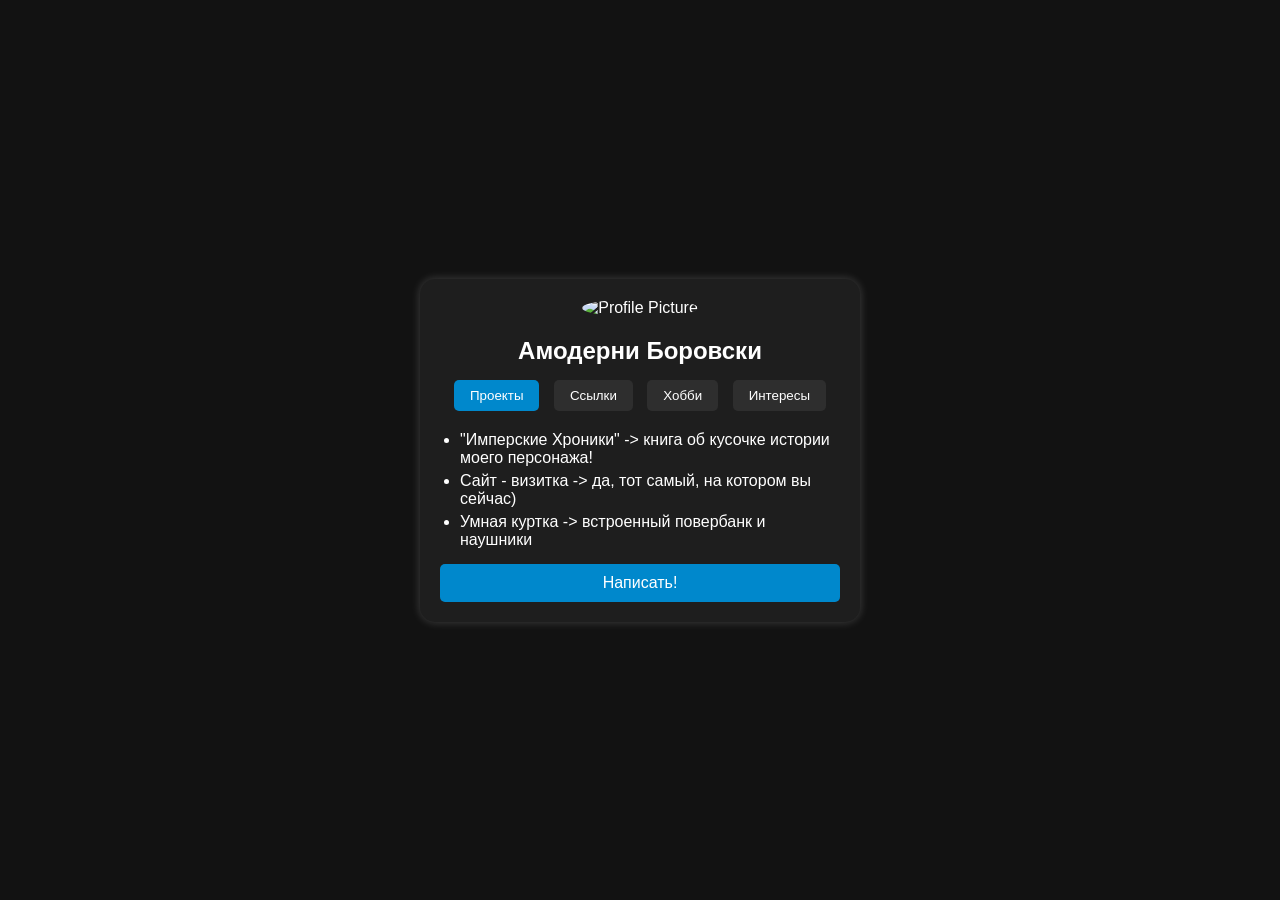
==== index.html @ bef31815 "update 1" ====
<!DOCTYPE html>
<html lang="en">
<head>
    <meta charset="UTF-8">
    <meta name="viewport" content="width=device-width, initial-scale=1.0">
    <title>Визитка)</title>
    <style>
        body {
            font-family: Arial, sans-serif;
            text-align: center;
            background-color: #121212;
            color: #ffffff;
            margin: 0;
            display: flex;
            flex-direction: column;
            align-items: center;
            justify-content: center;
            height: 100vh;
            z-index: 1;
        }
        .badge {
            background: #1e1e1e;
            padding: 20px;
            border-radius: 15px;
            box-shadow: 0 0 10px rgba(255, 255, 255, 0.2);
            max-width: 400px;
            width: 90%;
        }
        .profile-pic {
            width: 100px;
            height: 100px;
            border-radius: 50%;
            margin-bottom: 10px;
        }
        h1 {
            font-size: 24px;
            margin: 10px 0;
        }
        .tabs {
            margin: 15px 0;
            z-index: 1;
        }
        .tab-btn {
            background: #2e2e2e;
            border: none;
            color: white;
            padding: 8px 16px;
            margin: 0 5px;
            border-radius: 5px;
            cursor: pointer;
            transition: 0.3s;
            z-index: 1;
        }
        .tab-btn:hover, .tab-btn.active {
            background: #0088cc;
        }
        .tab-content {
            display: none;
            text-align: left;
            max-height: 150px;
            overflow-y: auto;
        }
        .tab-content.active {
            display: block;
        }
        ul {
            padding-left: 20px;
            margin: 0;
        }
        li {
            margin: 5px 0;
        }
        .btn {
            display: block;
            background: #0088cc;
            color: white;
            text-decoration: none;
            padding: 10px;
            border-radius: 5px;
            margin-top: 10px;
            transition: 0.3s;
            z-index: 1;
        }
        .btn:hover {
            background: #0077b6;
        }
        #particles-js {
            position: fixed;
            top: 0;
            left: 0;
            width: 100%;
            height: 100%;
            z-index: -1;
            opacity: 0.5;
        }
        a {
            color: white;
        }
    </style>
</head>
<body>
    <div class="badge">
        <img src="photo1.jpg" alt="Profile Picture" class="profile-pic">
        <h1>Амодерни Боровски</h1>
        
        <div class="tabs">
            <button class="tab-btn active" onclick="openTab('projects')">Проекты</button>
            <button class="tab-btn" onclick="openTab('links')">Ссылки</button>
            <button class="tab-btn" onclick="openTab('hobbies')">Хобби</button>
            <button class="tab-btn" onclick="openTab('interests')">Интересы</button>
        </div>

        <div id="projects" class="tab-content active">
            <ul>
                <li>"Имперские Хроники" -> книга об кусочке истории моего персонажа!</li>
                <li>Сайт - визитка -> да, тот самый, на котором вы сейчас)</li>
                <li>Умная куртка -> встроенный повербанк и наушники</li>
            </ul>
        </div>

        <div id="links" class="tab-content">
            <ul>
                <li><a href="https://t.me/mixas26" target="_blank">Telegram!</a></li>
                <li><a href="https://steamcommunity.com/id/kwadrat3000/" target="_blank">Steam!</a></li>
                <li><a href="https://github.com/TheMixas26" target="_blank">GitHub!</a></li>
                <li><a href="https://themixas26.itch.io/" target="_blank">Itch.io!</a></li>
            </ul>
        </div>

        <div id="hobbies" class="tab-content">
            <ul>
                <li>Люблю писать, иногда прозу, иногда поэзию.</li>
                <li>ОБОЖАЮ художников, сам рисовать не умею.</li>
                <li>Беседы по душам и рассуждения - это чудестно.</li>
            </ul>
        </div>

        <div id="interests" class="tab-content">
            <ul>
                <li>Инди-игры</li>
                <li>IT и всё вытекающее</li>
                <li>Безумные идеи</li>
            </ul>
        </div>

        <a href="https://t.me/mixas26" target="_blank" class="btn">Написать!</a>
    </div>

    <script src="https://cdn.jsdelivr.net/npm/tsparticles@1/tsparticles.min.js"></script>
    <script>
        tsParticles.load("particles-js", {
            particles: {
                number: { value: 150 },
                size: { value: 1 },
                move: {
                    enable: true, 
                    speed: 0.3, 
                    direction: "none", 
                    random: false, 
                    straight: false 
                },
                line_linked: {
                    enable: true, 
                    distance: 150, 
                    color: "#ffffff", 
                    opacity: 0.4, 
                    width: 1 
                }
            }
        });
    </script>

    <script>
        function openTab(tabName) {
            var contents = document.getElementsByClassName('tab-content');
            for (var i = 0; i < contents.length; i++) {
                contents[i].classList.remove('active');
            }
            var buttons = document.getElementsByClassName('tab-btn');
            for (var i = 0; i < buttons.length; i++) {
                buttons[i].classList.remove('active');
            }
            document.getElementById(tabName).classList.add('active');
            event.currentTarget.classList.add('active');
        }
    </script>
</body>
</html>
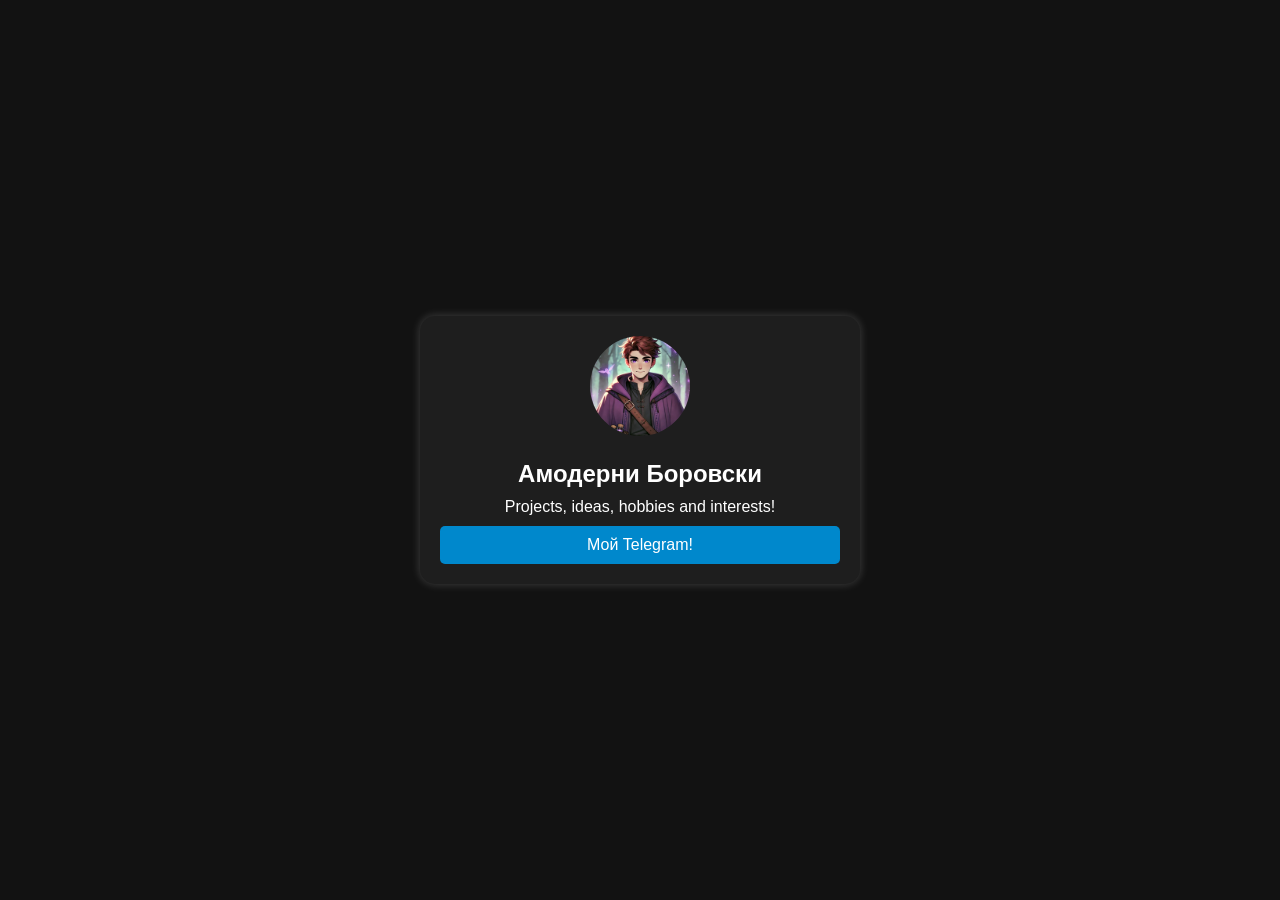
==== commit eab36905: "Create index.html" ====
--- a/index.html
+++ b/index.html
@@ -3,7 +3,7 @@
 <head>
     <meta charset="UTF-8">
     <meta name="viewport" content="width=device-width, initial-scale=1.0">
-    <title>Визитка)</title>
+    <title>My Badge</title>
     <style>
         body {
             font-family: Arial, sans-serif;
@@ -16,7 +16,6 @@
             align-items: center;
             justify-content: center;
             height: 100vh;
-            z-index: 1;
         }
         .badge {
             background: #1e1e1e;
@@ -36,38 +35,8 @@
             font-size: 24px;
             margin: 10px 0;
         }
-        .tabs {
-            margin: 15px 0;
-            z-index: 1;
-        }
-        .tab-btn {
-            background: #2e2e2e;
-            border: none;
-            color: white;
-            padding: 8px 16px;
-            margin: 0 5px;
-            border-radius: 5px;
-            cursor: pointer;
-            transition: 0.3s;
-            z-index: 1;
-        }
-        .tab-btn:hover, .tab-btn.active {
-            background: #0088cc;
-        }
-        .tab-content {
-            display: none;
-            text-align: left;
-            max-height: 150px;
-            overflow-y: auto;
-        }
-        .tab-content.active {
-            display: block;
-        }
-        ul {
-            padding-left: 20px;
-            margin: 0;
-        }
-        li {
+        p {
+            font-size: 16px;
             margin: 5px 0;
         }
         .btn {
@@ -79,22 +48,9 @@
             border-radius: 5px;
             margin-top: 10px;
             transition: 0.3s;
-            z-index: 1;
         }
         .btn:hover {
             background: #0077b6;
-        }
-        #particles-js {
-            position: fixed;
-            top: 0;
-            left: 0;
-            width: 100%;
-            height: 100%;
-            z-index: -1;
-            opacity: 0.5;
-        }
-        a {
-            color: white;
         }
     </style>
 </head>
@@ -102,87 +58,5 @@
     <div class="badge">
         <img src="photo1.jpg" alt="Profile Picture" class="profile-pic">
         <h1>Амодерни Боровски</h1>
-        
-        <div class="tabs">
-            <button class="tab-btn active" onclick="openTab('projects')">Проекты</button>
-            <button class="tab-btn" onclick="openTab('links')">Ссылки</button>
-            <button class="tab-btn" onclick="openTab('hobbies')">Хобби</button>
-            <button class="tab-btn" onclick="openTab('interests')">Интересы</button>
-        </div>
-
-        <div id="projects" class="tab-content active">
-            <ul>
-                <li>"Имперские Хроники" -> книга об кусочке истории моего персонажа!</li>
-                <li>Сайт - визитка -> да, тот самый, на котором вы сейчас)</li>
-                <li>Умная куртка -> встроенный повербанк и наушники</li>
-            </ul>
-        </div>
-
-        <div id="links" class="tab-content">
-            <ul>
-                <li><a href="https://t.me/mixas26" target="_blank">Telegram!</a></li>
-                <li><a href="https://steamcommunity.com/id/kwadrat3000/" target="_blank">Steam!</a></li>
-                <li><a href="https://github.com/TheMixas26" target="_blank">GitHub!</a></li>
-                <li><a href="https://themixas26.itch.io/" target="_blank">Itch.io!</a></li>
-            </ul>
-        </div>
-
-        <div id="hobbies" class="tab-content">
-            <ul>
-                <li>Люблю писать, иногда прозу, иногда поэзию.</li>
-                <li>ОБОЖАЮ художников, сам рисовать не умею.</li>
-                <li>Беседы по душам и рассуждения - это чудестно.</li>
-            </ul>
-        </div>
-
-        <div id="interests" class="tab-content">
-            <ul>
-                <li>Инди-игры</li>
-                <li>IT и всё вытекающее</li>
-                <li>Безумные идеи</li>
-            </ul>
-        </div>
-
-        <a href="https://t.me/mixas26" target="_blank" class="btn">Написать!</a>
-    </div>
-
-    <script src="https://cdn.jsdelivr.net/npm/tsparticles@1/tsparticles.min.js"></script>
-    <script>
-        tsParticles.load("particles-js", {
-            particles: {
-                number: { value: 150 },
-                size: { value: 1 },
-                move: {
-                    enable: true, 
-                    speed: 0.3, 
-                    direction: "none", 
-                    random: false, 
-                    straight: false 
-                },
-                line_linked: {
-                    enable: true, 
-                    distance: 150, 
-                    color: "#ffffff", 
-                    opacity: 0.4, 
-                    width: 1 
-                }
-            }
-        });
-    </script>
-
-    <script>
-        function openTab(tabName) {
-            var contents = document.getElementsByClassName('tab-content');
-            for (var i = 0; i < contents.length; i++) {
-                contents[i].classList.remove('active');
-            }
-            var buttons = document.getElementsByClassName('tab-btn');
-            for (var i = 0; i < buttons.length; i++) {
-                buttons[i].classList.remove('active');
-            }
-            document.getElementById(tabName).classList.add('active');
-            event.currentTarget.classList.add('active');
-        }
-    </script>
-</body>
-</html>+        <p>Projects, ideas, hobbies and interests!</p>
+        <a href="https://t.me/mixas26" target="_blank" class="btn">Мой Telegram!</a>
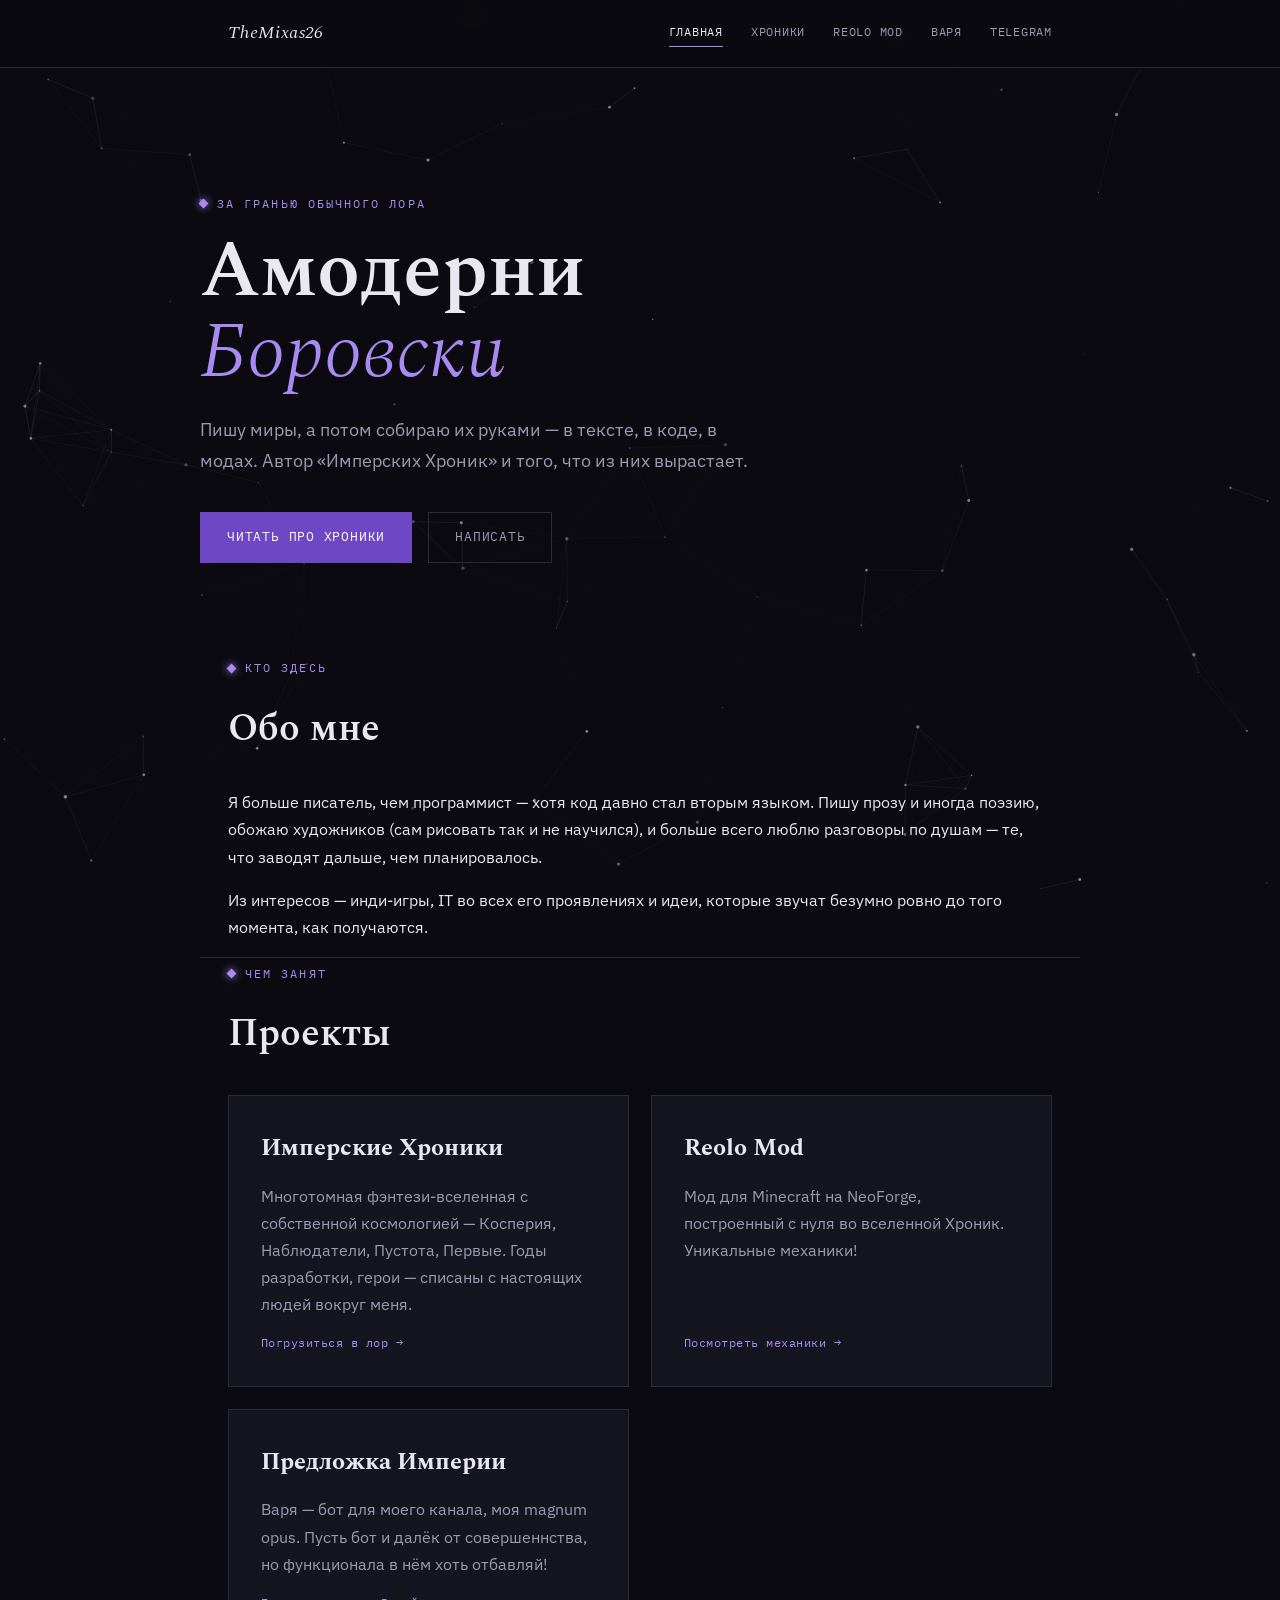
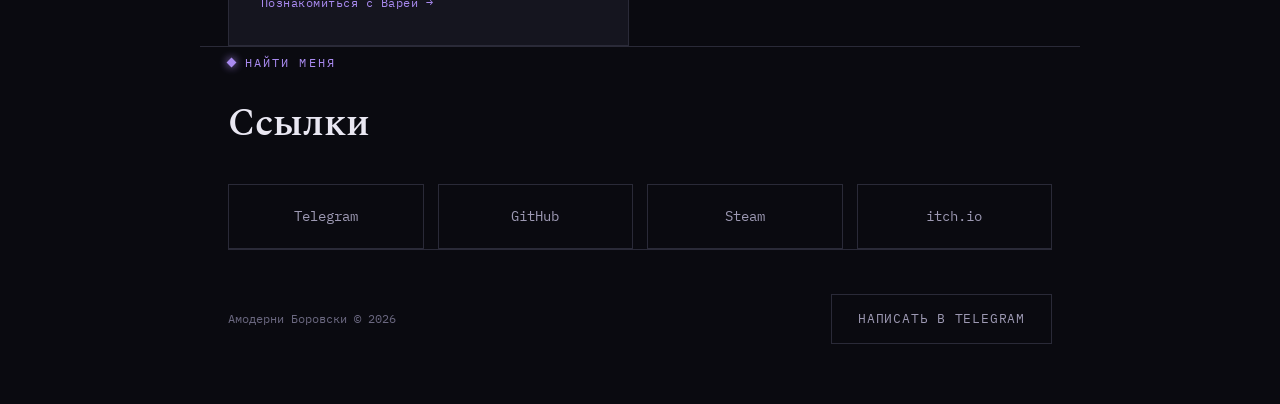
==== commit 7f8db286: "i dont forget about my projects" ====
--- a/index.html
+++ b/index.html
@@ -1,62 +1,91 @@
 <!DOCTYPE html>
-<html lang="en">
+<html lang="ru">
 <head>
-    <meta charset="UTF-8">
-    <meta name="viewport" content="width=device-width, initial-scale=1.0">
-    <title>My Badge</title>
-    <style>
-        body {
-            font-family: Arial, sans-serif;
-            text-align: center;
-            background-color: #121212;
-            color: #ffffff;
-            margin: 0;
-            display: flex;
-            flex-direction: column;
-            align-items: center;
-            justify-content: center;
-            height: 100vh;
-        }
-        .badge {
-            background: #1e1e1e;
-            padding: 20px;
-            border-radius: 15px;
-            box-shadow: 0 0 10px rgba(255, 255, 255, 0.2);
-            max-width: 400px;
-            width: 90%;
-        }
-        .profile-pic {
-            width: 100px;
-            height: 100px;
-            border-radius: 50%;
-            margin-bottom: 10px;
-        }
-        h1 {
-            font-size: 24px;
-            margin: 10px 0;
-        }
-        p {
-            font-size: 16px;
-            margin: 5px 0;
-        }
-        .btn {
-            display: block;
-            background: #0088cc;
-            color: white;
-            text-decoration: none;
-            padding: 10px;
-            border-radius: 5px;
-            margin-top: 10px;
-            transition: 0.3s;
-        }
-        .btn:hover {
-            background: #0077b6;
-        }
-    </style>
+<meta charset="UTF-8">
+<meta name="viewport" content="width=device-width, initial-scale=1.0">
+<title>Амодерни Боровски</title>
+<link rel="stylesheet" href="style.css">
 </head>
 <body>
-    <div class="badge">
-        <img src="photo1.jpg" alt="Profile Picture" class="profile-pic">
-        <h1>Амодерни Боровски</h1>
-        <p>Projects, ideas, hobbies and interests!</p>
-        <a href="https://t.me/mixas26" target="_blank" class="btn">Мой Telegram!</a>
+<canvas id="voidfield"></canvas>
+
+<div class="wrap">
+  <nav class="nav">
+    <div class="container">
+      <div class="nav-brand">TheMixas26</div>
+      <button class="nav-toggle" id="navToggle" aria-label="Открыть меню">
+        <span></span><span></span><span></span>
+      </button>
+      <div class="nav-links">
+        <a href="index.html" class="current">Главная</a>
+        <a href="chronicles.html">Хроники</a>
+        <a href="reolo-mod.html">Reolo Mod</a>
+	<a href="reolo-bot.html">ВАРЯ</a>
+        <a href="https://t.me/mixas26" target="_blank">Telegram</a>
+      </div>
+    </div>
+  </nav>
+
+  <header class="hero container">
+    <div class="eyebrow">за гранью обычного лора</div>
+    <h1>Амодерни<br><em>Боровски</em></h1>
+    <p class="lede">Пишу миры, а потом собираю их руками — в тексте, в коде, в модах. Автор «Имперских Хроник» и того, что из них вырастает.</p>
+    <div class="hero-actions">
+      <a href="chronicles.html" class="btn btn-primary">Читать про Хроники</a>
+      <a href="https://t.me/mixas26" target="_blank" class="btn btn-ghost">Написать</a>
+    </div>
+  </header>
+
+  <section class="container" id="about">
+    <div class="eyebrow">кто здесь</div>
+    <h2 class="section-title">Обо мне</h2>
+    <p>Я больше писатель, чем программист — хотя код давно стал вторым языком. Пишу прозу и иногда поэзию, обожаю художников (сам рисовать так и не научился), и больше всего люблю разговоры по душам — те, что заводят дальше, чем планировалось.</p>
+    <p>Из интересов — инди-игры, IT во всех его проявлениях и идеи, которые звучат безумно ровно до того момента, как получаются.</p>
+  </section>
+
+  <section class="container" id="projects">
+    <div class="eyebrow">чем занят</div>
+    <h2 class="section-title">Проекты</h2>
+    <div class="projects-grid">
+      <a href="chronicles.html" class="project-card">
+        <h3>Имперские Хроники</h3>
+        <p>Многотомная фэнтези-вселенная с собственной космологией — Косперия, Наблюдатели, Пустота, Первые. Годы разработки, герои — списаны с настоящих людей вокруг меня.</p>
+        <span class="goto">Погрузиться в лор →</span>
+      </a>
+      <a href="reolo-mod.html" class="project-card">
+        <h3>Reolo Mod</h3>
+        <p>Мод для Minecraft на NeoForge, построенный с нуля во вселенной Хроник. Уникальные механики!</p>
+        <span class="goto">Посмотреть механики →</span>
+      </a>
+      <a href="reolo-bot.html" class="project-card">
+	 <h3>Предложка Империи</h3>
+	 <p>Варя — бот для моего канала, моя magnum opus. Пусть бот и далёк от совершеннства, но функционала в нём хоть отбавляй!</p>
+	 <span class="goto">Познакомиться с Варей →</span>
+      </a>
+    </div>
+  </section>
+
+  <section class="container" id="links">
+    <div class="eyebrow">найти меня</div>
+    <h2 class="section-title">Ссылки</h2>
+    <div class="link-row">
+      <a href="https://t.me/mixas26" target="_blank" class="link-card">Telegram</a>
+      <a href="https://github.com/TheMixas26" target="_blank" class="link-card">GitHub</a>
+      <a href="https://steamcommunity.com/id/kwadrat3000/" target="_blank" class="link-card">Steam</a>
+      <a href="https://themixas26.itch.io/" target="_blank" class="link-card">itch.io</a>
+    </div>
+  </section>
+
+  <div class="container">
+    <footer>
+      <span class="foot-mono">Амодерни Боровски © 2026</span>
+      <a href="https://t.me/mixas26" target="_blank" class="btn btn-ghost">Написать в Telegram</a>
+    </footer>
+  </div>
+</div>
+
+<script src="voidfield.js"></script>
+<script src="nav.js"></script>
+<script src="varya-console.js"></script>
+</body>
+</html>
--- a/style.css
+++ b/style.css
@@ -0,0 +1,417 @@
+@import url('https://fonts.googleapis.com/css2?family=Spectral:ital,wght@0,300;0,400;0,600;1,400&family=IBM+Plex+Sans:wght@400;500;600&family=IBM+Plex+Mono:wght@400;500&display=swap');
+
+:root{
+  --bg: #0a0a10;
+  --bg-alt: #0e0e16;
+  --surface: #15151f;
+  --surface-hover: #1a1a26;
+  --line: #26263400;
+  --line-solid: #2a2a38;
+  --ink: #e9e7f2;
+  --ink-dim: #9d99b3;
+  --ink-faint: #6b6880;
+  --void: #6d47c4;
+  --void-glow: #a98af0;
+  --void-soft: rgba(109,71,196,0.18);
+  --ember: #c98a4b;
+  --ember-soft: rgba(201,138,75,0.15);
+
+  --font-display: 'Spectral', serif;
+  --font-body: 'IBM Plex Sans', sans-serif;
+  --font-mono: 'IBM Plex Mono', monospace;
+}
+
+*{ box-sizing: border-box; }
+
+html{ scroll-behavior: smooth; }
+
+body{
+  margin: 0;
+  background: var(--bg);
+  color: var(--ink);
+  font-family: var(--font-body);
+  line-height: 1.7;
+  -webkit-font-smoothing: antialiased;
+}
+
+#voidfield{
+  position: fixed;
+  inset: 0;
+  z-index: 0;
+  pointer-events: none;
+}
+
+a{ color: inherit; text-decoration: none; }
+
+.wrap{
+  position: relative;
+  z-index: 1;
+}
+
+.container{
+  max-width: 880px;
+  margin: 0 auto;
+  padding: 0 28px;
+}
+
+/* ---- eyebrow / mono labels ---- */
+.eyebrow{
+  font-family: var(--font-mono);
+  font-size: 0.72rem;
+  letter-spacing: 0.18em;
+  text-transform: uppercase;
+  color: var(--void-glow);
+  display: inline-flex;
+  align-items: center;
+  gap: 10px;
+  margin-bottom: 18px;
+}
+.eyebrow::before{
+  content: "";
+  width: 7px;
+  height: 7px;
+  background: var(--void-glow);
+  transform: rotate(45deg);
+  display: inline-block;
+  box-shadow: 0 0 8px var(--void-glow);
+}
+
+/* ---- nav ---- */
+.nav{
+  position: sticky;
+  top: 0;
+  z-index: 10;
+  backdrop-filter: blur(10px);
+  background: rgba(10,10,16,0.72);
+  border-bottom: 1px solid var(--line-solid);
+}
+.nav .container{
+  display: flex;
+  align-items: center;
+  justify-content: space-between;
+  padding-top: 18px;
+  padding-bottom: 18px;
+}
+.nav-brand{
+  font-family: var(--font-display);
+  font-style: italic;
+  font-size: 1.15rem;
+  letter-spacing: 0.02em;
+}
+.nav-links{
+  display: flex;
+  gap: 28px;
+  font-family: var(--font-mono);
+  font-size: 0.78rem;
+  letter-spacing: 0.06em;
+  text-transform: uppercase;
+}
+.nav-links a{
+  color: var(--ink-dim);
+  transition: color .25s ease;
+  border-bottom: 1px solid transparent;
+  padding-bottom: 4px;
+}
+.nav-links a:hover, .nav-links a.current{
+  color: var(--ink);
+  border-color: var(--void-glow);
+}
+
+/* ---- hero ---- */
+.hero{
+  padding: 120px 0 90px;
+}
+.hero h1{
+  font-family: var(--font-display);
+  font-weight: 600;
+  font-size: clamp(2.6rem, 6.2vw, 5.2rem);
+  line-height: 1.02;
+  margin: 0 0 22px;
+}
+.hero h1 em{
+  font-style: italic;
+  font-weight: 300;
+  color: var(--void-glow);
+}
+.hero p.lede{
+  max-width: 560px;
+  color: var(--ink-dim);
+  font-size: 1.12rem;
+}
+.hero-actions{
+  display: flex;
+  gap: 16px;
+  margin-top: 36px;
+  flex-wrap: wrap;
+}
+
+/* ---- buttons ---- */
+.btn{
+  font-family: var(--font-mono);
+  font-size: 0.82rem;
+  letter-spacing: 0.06em;
+  text-transform: uppercase;
+  padding: 13px 26px;
+  border: 1px solid var(--line-solid);
+  display: inline-flex;
+  align-items: center;
+  gap: 10px;
+  transition: all .25s ease;
+}
+.btn-primary{
+  background: var(--void);
+  border-color: var(--void);
+  color: #fff;
+}
+.btn-primary:hover{
+  background: var(--void-glow);
+  border-color: var(--void-glow);
+  box-shadow: 0 0 24px var(--void-soft);
+}
+.btn-ghost{
+  color: var(--ink-dim);
+}
+.btn-ghost:hover{
+  color: var(--ink);
+  border-color: var(--ink-dim);
+}
+
+/* ---- sections ---- */
+section{
+  padding: 72px 0;
+  border-top: 1px solid var(--line-solid);
+}
+section:first-of-type{ border-top: none; }
+
+h2.section-title{
+  font-family: var(--font-display);
+  font-weight: 600;
+  font-size: clamp(1.7rem, 3vw, 2.4rem);
+  margin: 0 0 28px;
+}
+
+/* ---- divider shard ---- */
+.shard-divider{
+  display: flex;
+  align-items: center;
+  gap: 14px;
+  margin: 56px 0;
+  color: var(--ink-faint);
+}
+.shard-divider::before, .shard-divider::after{
+  content: "";
+  flex: 1;
+  height: 1px;
+  background: var(--line-solid);
+}
+.shard-divider span{
+  width: 9px; height: 9px;
+  background: var(--ember);
+  transform: rotate(45deg);
+}
+
+/* ---- project cards ---- */
+.projects-grid{
+  display: grid;
+  grid-template-columns: 1fr 1fr;
+  gap: 22px;
+}
+@media (max-width: 720px){
+  .projects-grid{ grid-template-columns: 1fr; }
+}
+.project-card{
+  background: var(--surface);
+  border: 1px solid var(--line-solid);
+  padding: 32px;
+  transition: all .3s ease;
+  display: flex;
+  flex-direction: column;
+  gap: 14px;
+}
+.project-card:hover{
+  background: var(--surface-hover);
+  border-color: var(--void);
+  transform: translateY(-3px);
+}
+.project-card h3{
+  font-family: var(--font-display);
+  font-size: 1.5rem;
+  margin: 0;
+}
+.project-card p{
+  color: var(--ink-dim);
+  margin: 0;
+  flex-grow: 1;
+}
+.project-card .goto{
+  font-family: var(--font-mono);
+  font-size: 0.78rem;
+  color: var(--void-glow);
+  letter-spacing: 0.04em;
+}
+
+/* ---- lists ---- */
+ul.shard-list{
+  list-style: none;
+  padding: 0;
+  margin: 0;
+}
+ul.shard-list li{
+  position: relative;
+  padding-left: 26px;
+  margin-bottom: 14px;
+  color: var(--ink-dim);
+}
+ul.shard-list li::before{
+  content: "";
+  position: absolute;
+  left: 0;
+  top: 8px;
+  width: 8px;
+  height: 8px;
+  background: var(--void-glow);
+  transform: rotate(45deg);
+}
+ul.shard-list strong{ color: var(--ink); font-weight: 500; }
+
+/* ---- link row (index) ---- */
+.link-row{
+  display: grid;
+  grid-template-columns: repeat(4, 1fr);
+  gap: 14px;
+}
+@media (max-width: 720px){
+  .link-row{ grid-template-columns: repeat(2, 1fr); }
+}
+.link-card{
+  border: 1px solid var(--line-solid);
+  padding: 20px 16px;
+  text-align: center;
+  font-family: var(--font-mono);
+  font-size: 0.85rem;
+  color: var(--ink-dim);
+  transition: all .25s ease;
+}
+.link-card:hover{
+  color: var(--ink);
+  border-color: var(--void-glow);
+  background: var(--void-soft);
+}
+
+/* ---- lore teaser blocks ---- */
+.lore-block{
+  border-left: 2px solid var(--void);
+  padding-left: 24px;
+  margin-bottom: 30px;
+}
+.lore-block h3{
+  font-family: var(--font-display);
+  font-style: italic;
+  font-weight: 400;
+  font-size: 1.3rem;
+  margin: 0 0 8px;
+  color: var(--void-glow);
+}
+.lore-block p{ margin: 0; color: var(--ink-dim); }
+
+/* ---- tag pills (tech) ---- */
+.tag-row{
+  display: flex;
+  flex-wrap: wrap;
+  gap: 10px;
+  margin-top: 8px;
+}
+.tag{
+  font-family: var(--font-mono);
+  font-size: 0.76rem;
+  padding: 6px 12px;
+  border: 1px solid var(--ember);
+  color: var(--ember);
+  background: var(--ember-soft);
+}
+
+/* ---- footer ---- */
+footer{
+  border-top: 1px solid var(--line-solid);
+  padding: 44px 0 60px;
+  display: flex;
+  justify-content: space-between;
+  align-items: center;
+  flex-wrap: wrap;
+  gap: 20px;
+}
+footer .foot-mono{
+  font-family: var(--font-mono);
+  font-size: 0.76rem;
+  color: var(--ink-faint);
+}
+
+/* ---- focus visibility ---- */
+a:focus-visible, button:focus-visible{
+  outline: 2px solid var(--void-glow);
+  outline-offset: 3px;
+}
+
+@media (prefers-reduced-motion: reduce){
+  html{ scroll-behavior: auto; }
+}
+.nav-toggle{
+  display: none;
+  background: none;
+  border: none;
+  cursor: pointer;
+  flex-direction: column;
+  justify-content: center;
+  gap: 5px;
+  padding: 6px;
+  z-index: 30;
+}
+.nav-toggle span{
+  width: 22px;
+  height: 2px;
+  background: var(--ink);
+  display: block;
+  transition: transform .25s ease, opacity .25s ease;
+}
+.nav-toggle.open span:nth-child(1){ transform: translateY(7px) rotate(45deg); }
+.nav-toggle.open span:nth-child(2){ opacity: 0; }
+.nav-toggle.open span:nth-child(3){ transform: translateY(-7px) rotate(-45deg); }
+ 
+.nav-overlay{
+  position: fixed;
+  inset: 0;
+  background: rgba(6,6,10,0.6);
+  opacity: 0;
+  pointer-events: none;
+  transition: opacity .3s ease;
+  z-index: 15;
+}
+.nav-overlay.open{ opacity: 1; pointer-events: auto; }
+ 
+@media (max-width: 680px){
+  .nav-toggle{ display: flex; }
+  .nav-links{
+    position: fixed;
+    top: 0;
+    right: -78%;
+    width: 78%;
+    max-width: 320px;
+    height: 100vh;
+    background: var(--bg-alt);
+    border-left: 1px solid var(--line-solid);
+    flex-direction: column;
+    align-items: flex-start;
+    gap: 26px;
+    padding: 110px 32px 40px;
+    transition: right .3s ease;
+    z-index: 20;
+  }
+  .nav-links.open{ right: 0; }
+  .nav-links a{ font-size: 0.9rem; }
+}
+ 
+@media (prefers-reduced-motion: reduce){
+  html{ scroll-behavior: auto; }
+}
+ 
+
